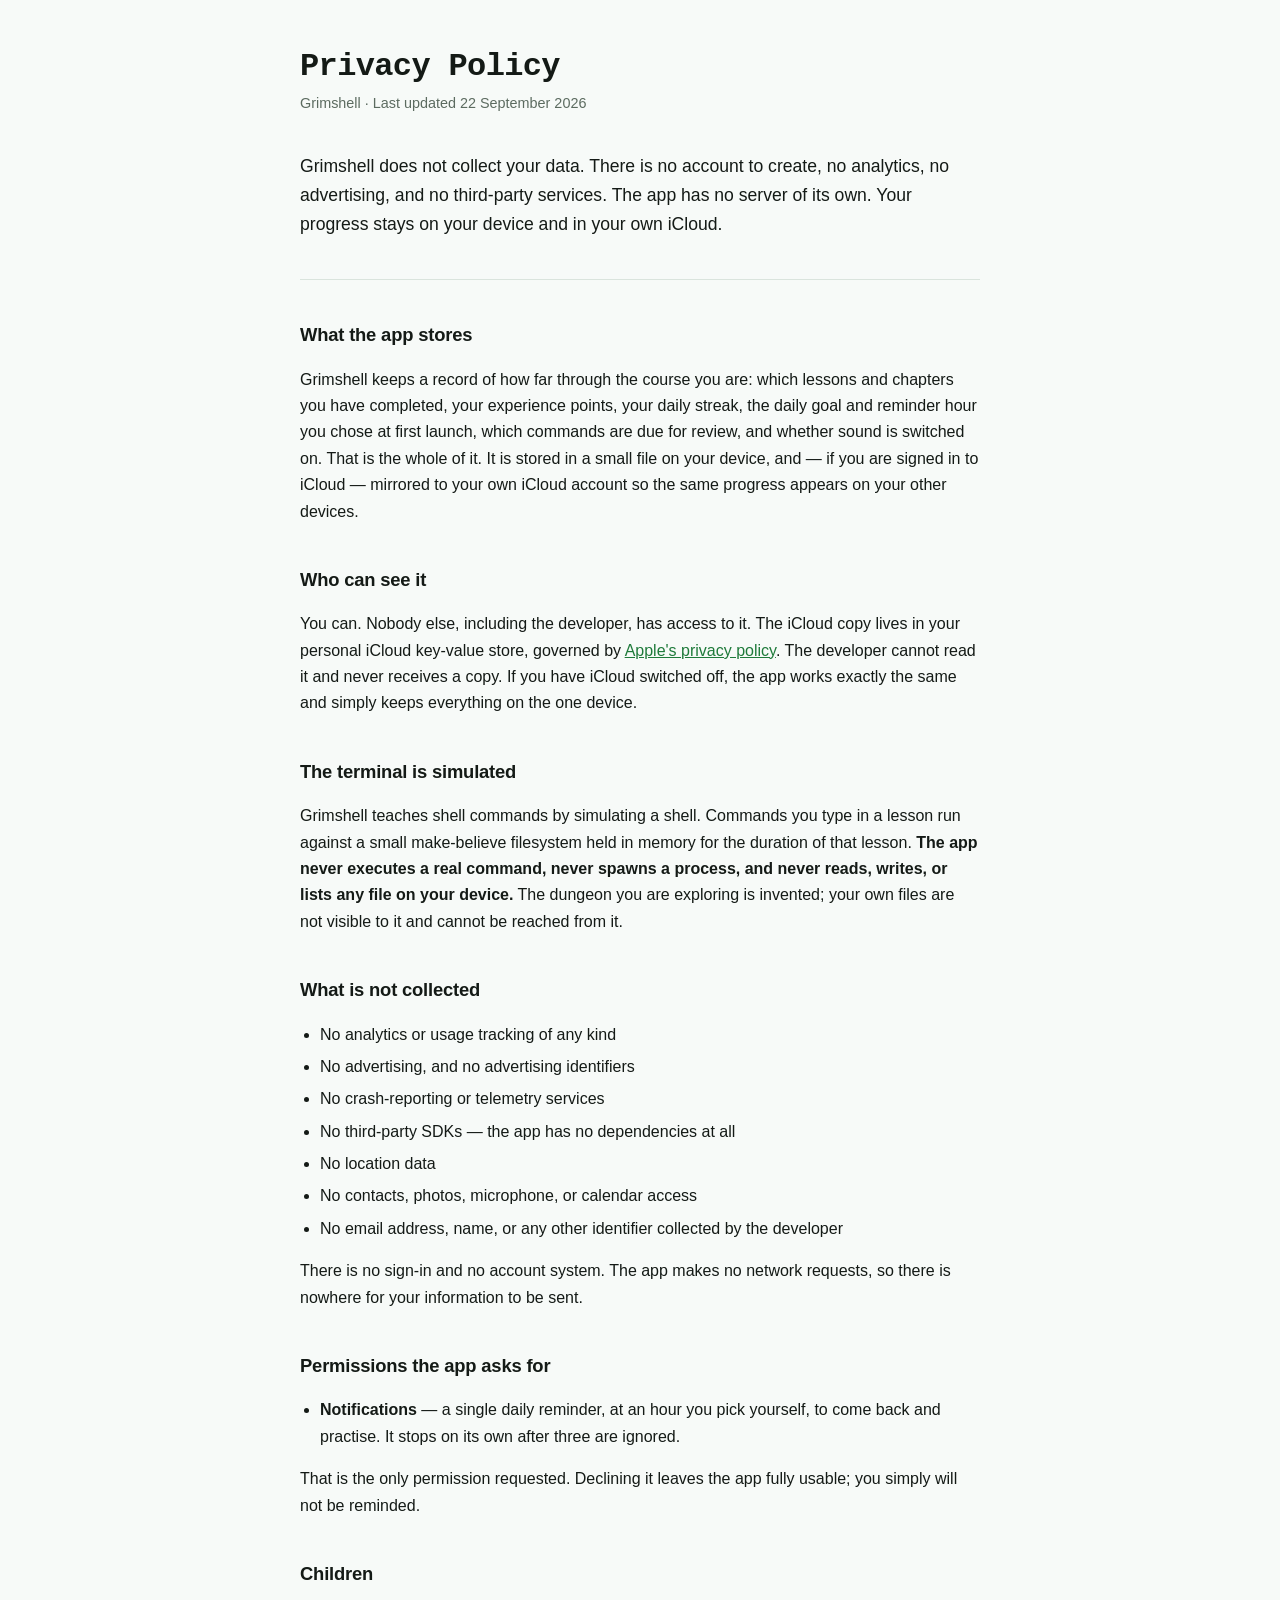
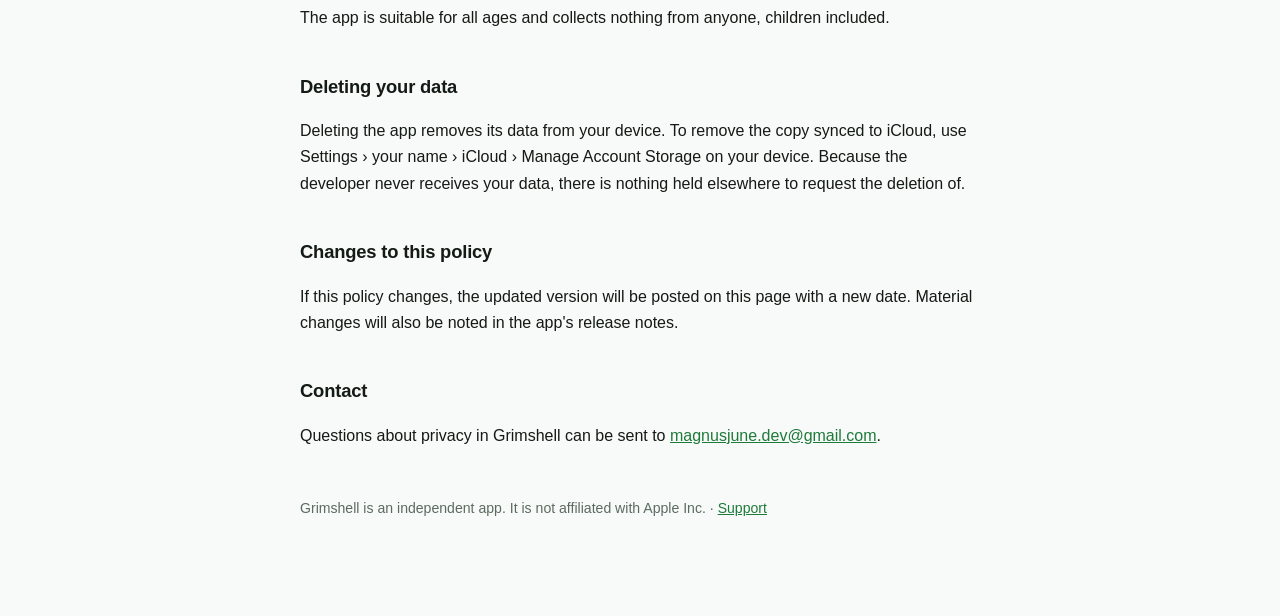
==== index.html @ d7dd07f3 "Privacy policy and support pages for Grimshell Published via GitHub Pages; these are the two URLs Ap" ====
<!DOCTYPE html>
<meta charset="utf-8">
<meta name="viewport" content="width=device-width, initial-scale=1">
<title>Privacy Policy — Grimshell</title>
<link rel="stylesheet" href="style.css">

<main>
  <h1>Privacy Policy</h1>
  <p class="updated">Grimshell &middot; Last updated 22 September 2026</p>

  <p class="lede">Grimshell does not collect your data. There is no account to create, no analytics, no advertising, and no third-party services. The app has no server of its own. Your progress stays on your device and in your own iCloud.</p>

  <hr>

  <h2>What the app stores</h2>
  <p>Grimshell keeps a record of how far through the course you are: which lessons and chapters you have completed, your experience points, your daily streak, the daily goal and reminder hour you chose at first launch, which commands are due for review, and whether sound is switched on. That is the whole of it. It is stored in a small file on your device, and &mdash; if you are signed in to iCloud &mdash; mirrored to your own iCloud account so the same progress appears on your other devices.</p>

  <h2>Who can see it</h2>
  <p>You can. Nobody else, including the developer, has access to it. The iCloud copy lives in your personal iCloud key-value store, governed by <a href="https://www.apple.com/legal/privacy/">Apple's privacy policy</a>. The developer cannot read it and never receives a copy. If you have iCloud switched off, the app works exactly the same and simply keeps everything on the one device.</p>

  <h2>The terminal is simulated</h2>
  <p>Grimshell teaches shell commands by simulating a shell. Commands you type in a lesson run against a small make-believe filesystem held in memory for the duration of that lesson. <strong>The app never executes a real command, never spawns a process, and never reads, writes, or lists any file on your device.</strong> The dungeon you are exploring is invented; your own files are not visible to it and cannot be reached from it.</p>

  <h2>What is not collected</h2>
  <ul>
    <li>No analytics or usage tracking of any kind</li>
    <li>No advertising, and no advertising identifiers</li>
    <li>No crash-reporting or telemetry services</li>
    <li>No third-party SDKs &mdash; the app has no dependencies at all</li>
    <li>No location data</li>
    <li>No contacts, photos, microphone, or calendar access</li>
    <li>No email address, name, or any other identifier collected by the developer</li>
  </ul>
  <p>There is no sign-in and no account system. The app makes no network requests, so there is nowhere for your information to be sent.</p>

  <h2>Permissions the app asks for</h2>
  <ul>
    <li><strong>Notifications</strong> &mdash; a single daily reminder, at an hour you pick yourself, to come back and practise. It stops on its own after three are ignored.</li>
  </ul>
  <p>That is the only permission requested. Declining it leaves the app fully usable; you simply will not be reminded.</p>

  <h2>Children</h2>
  <p>The app is suitable for all ages and collects nothing from anyone, children included.</p>

  <h2>Deleting your data</h2>
  <p>Deleting the app removes its data from your device. To remove the copy synced to iCloud, use Settings &rsaquo; your name &rsaquo; iCloud &rsaquo; Manage Account Storage on your device. Because the developer never receives your data, there is nothing held elsewhere to request the deletion of.</p>

  <h2>Changes to this policy</h2>
  <p>If this policy changes, the updated version will be posted on this page with a new date. Material changes will also be noted in the app's release notes.</p>

  <h2>Contact</h2>
  <p>Questions about privacy in Grimshell can be sent to <a href="mailto:magnusjune.dev@gmail.com">magnusjune.dev@gmail.com</a>.</p>

  <footer>Grimshell is an independent app. It is not affiliated with Apple Inc. &middot; <a href="./support.html">Support</a></footer>
</main>
---- style.css ----
:root {
  --bg: #f7faf8; --ink: #141a16; --muted: #5c6b60; --rule: #dae4dd; --accent: #1E7A3A;
}
@media (prefers-color-scheme: dark) {
  :root:not([data-theme="light"]) {
    --bg: #070B08; --ink: #DFF5E4; --muted: #7d9a86; --rule: #1b2c20; --accent: #3BE86B;
  }
}
:root[data-theme="dark"] {
  --bg: #070B08; --ink: #DFF5E4; --muted: #7d9a86; --rule: #1b2c20; --accent: #3BE86B;
}
body {
  background: var(--bg); color: var(--ink);
  font: 16px/1.65 -apple-system, BlinkMacSystemFont, "Segoe UI", Roboto, Helvetica, Arial, sans-serif;
  margin: 0; padding: 48px 24px 96px;
}
main { max-width: 680px; margin: 0 auto; }
h1 {
  font-size: 2rem; line-height: 1.2; margin: 0 0 6px; letter-spacing: -0.02em;
  font-family: ui-monospace, SFMono-Regular, "SF Mono", Menlo, Consolas, monospace;
}
h2 { font-size: 1.15rem; margin: 40px 0 10px; letter-spacing: -0.01em; }
.updated { color: var(--muted); font-size: 0.9rem; margin: 0 0 36px; }
.lede { font-size: 1.1rem; }
hr { border: 0; border-top: 1px solid var(--rule); margin: 40px 0; }
ul { padding-left: 20px; }
li { margin: 6px 0; }
a { color: var(--accent); }
code {
  font-family: ui-monospace, SFMono-Regular, "SF Mono", Menlo, Consolas, monospace;
  font-size: 0.92em; background: var(--rule); padding: 1px 5px; border-radius: 3px;
}
footer { color: var(--muted); font-size: 0.88rem; margin-top: 48px; }
strong { font-weight: 600; }
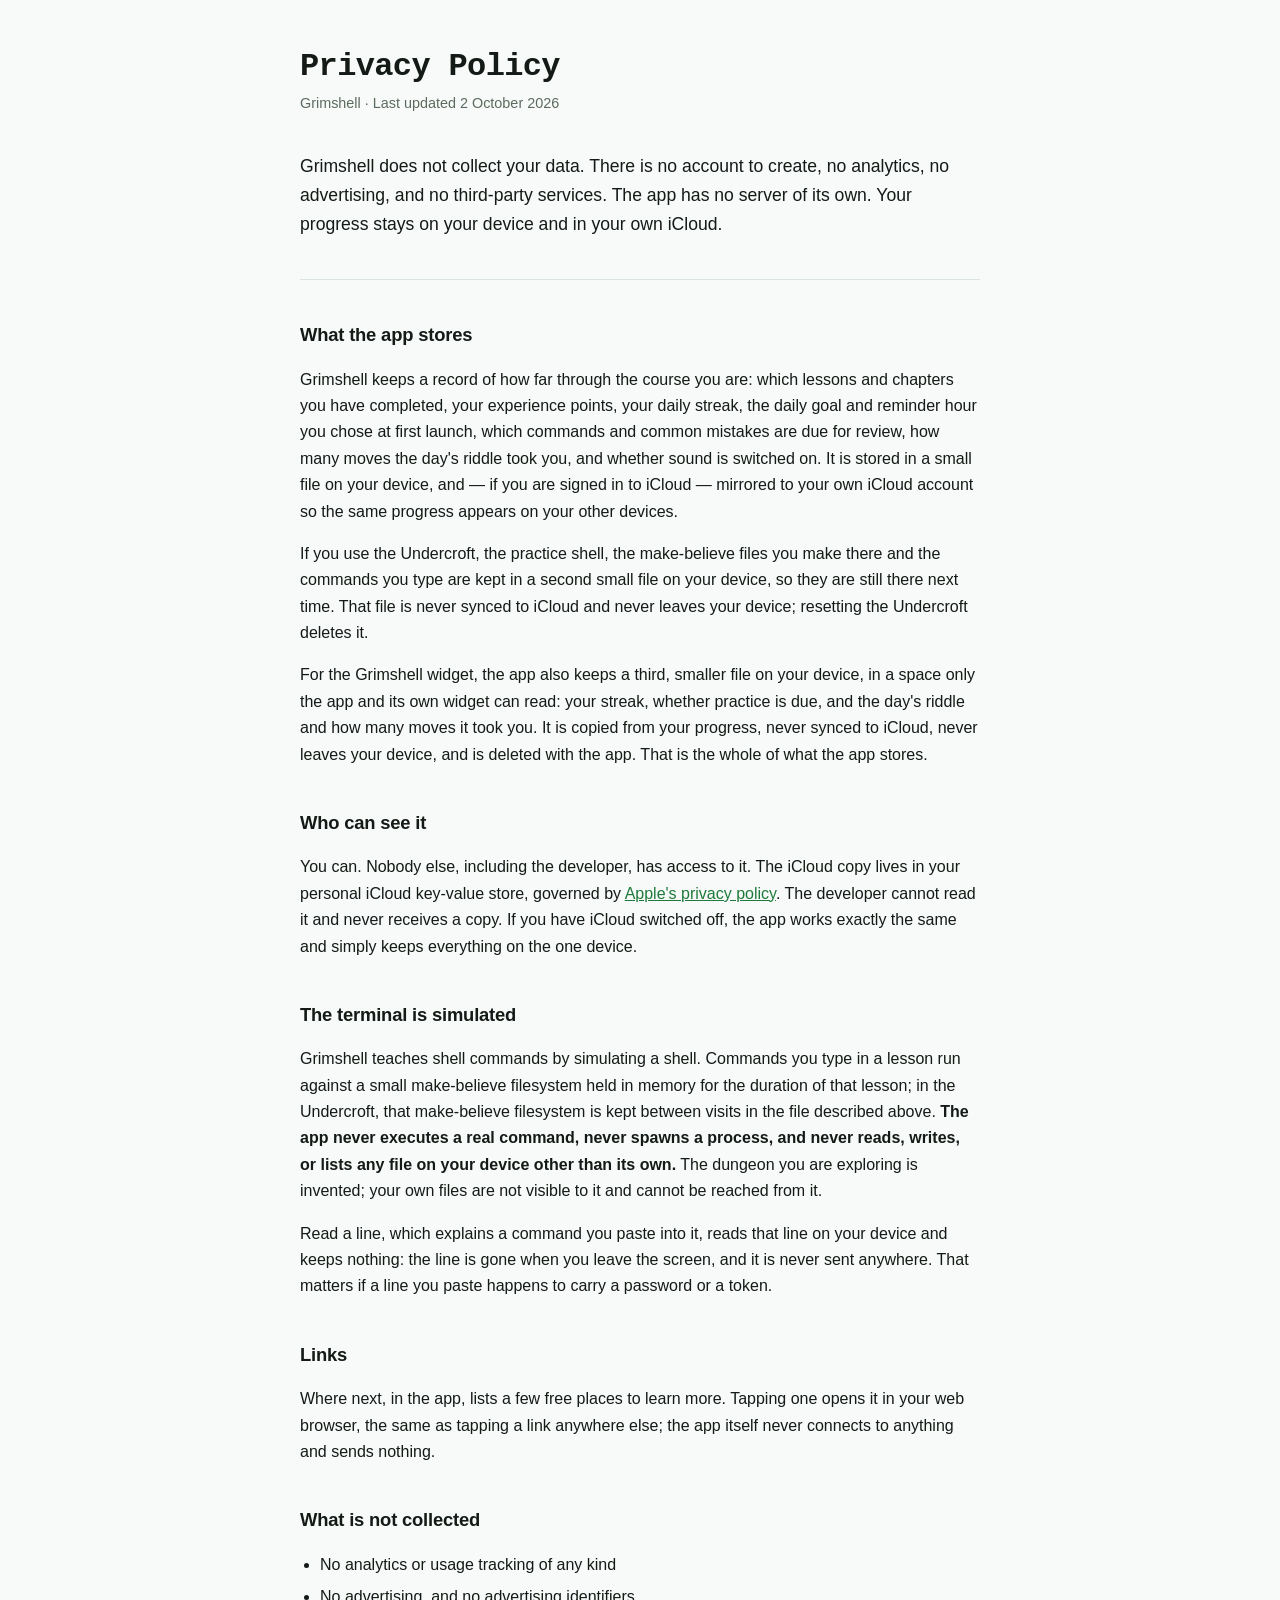
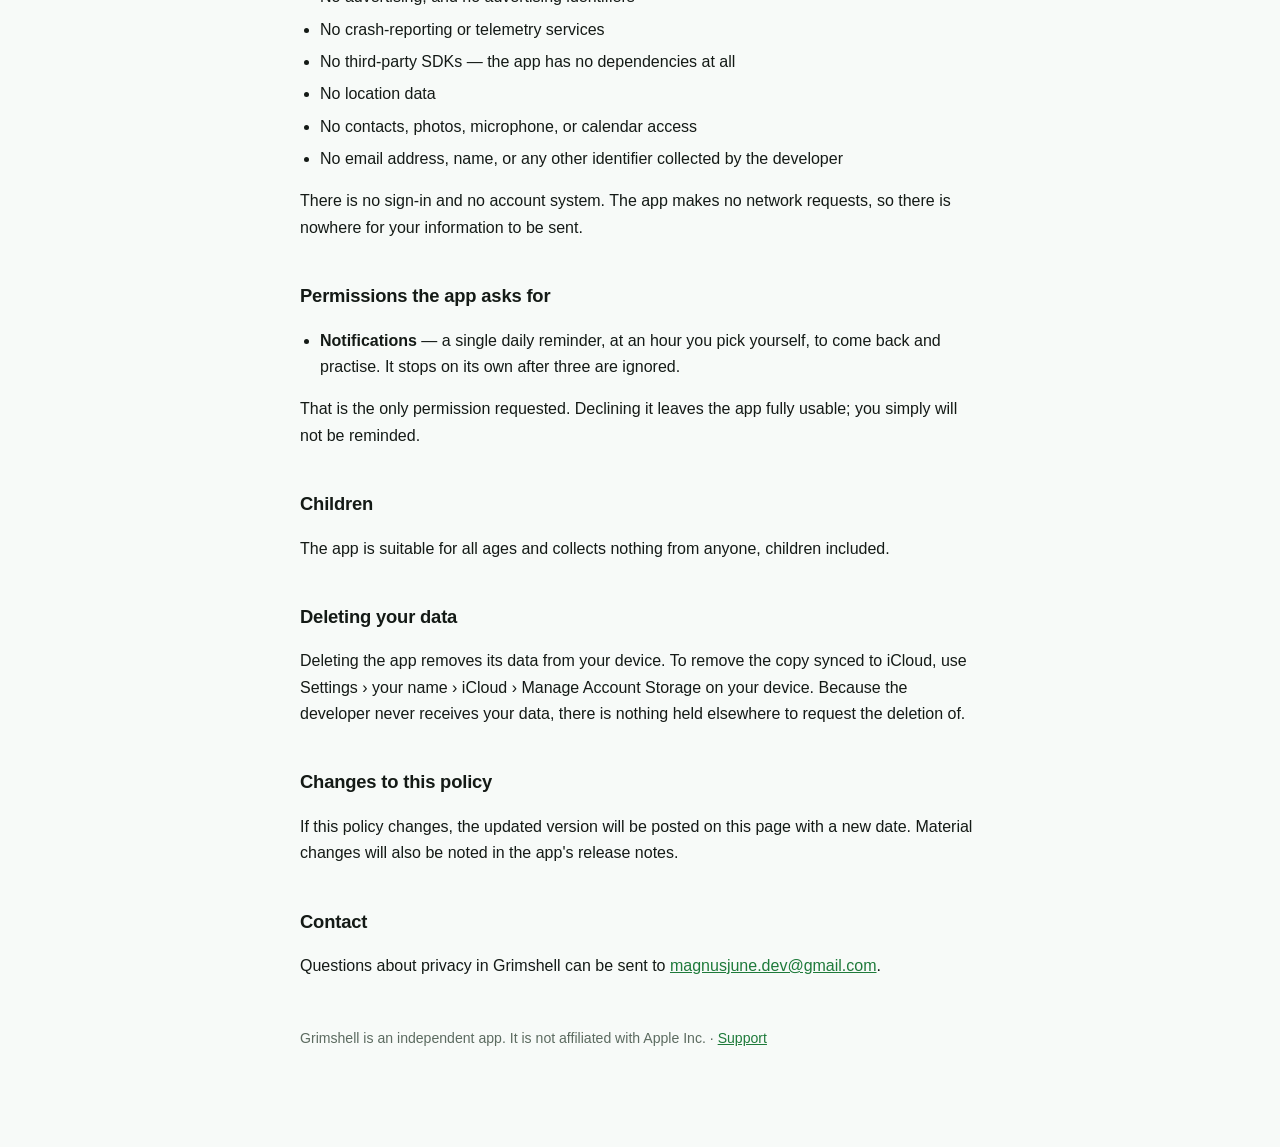
==== commit 80e7628c: "Privacy policy: the Undercroft, the widget, Read a line, and links The published page was a week beh" ====
--- a/index.html
+++ b/index.html
@@ -6,20 +6,26 @@
 
 <main>
   <h1>Privacy Policy</h1>
-  <p class="updated">Grimshell &middot; Last updated 22 September 2026</p>
+  <p class="updated">Grimshell &middot; Last updated 2 October 2026</p>
 
   <p class="lede">Grimshell does not collect your data. There is no account to create, no analytics, no advertising, and no third-party services. The app has no server of its own. Your progress stays on your device and in your own iCloud.</p>
 
   <hr>
 
   <h2>What the app stores</h2>
-  <p>Grimshell keeps a record of how far through the course you are: which lessons and chapters you have completed, your experience points, your daily streak, the daily goal and reminder hour you chose at first launch, which commands are due for review, and whether sound is switched on. That is the whole of it. It is stored in a small file on your device, and &mdash; if you are signed in to iCloud &mdash; mirrored to your own iCloud account so the same progress appears on your other devices.</p>
+  <p>Grimshell keeps a record of how far through the course you are: which lessons and chapters you have completed, your experience points, your daily streak, the daily goal and reminder hour you chose at first launch, which commands and common mistakes are due for review, how many moves the day's riddle took you, and whether sound is switched on. It is stored in a small file on your device, and &mdash; if you are signed in to iCloud &mdash; mirrored to your own iCloud account so the same progress appears on your other devices.</p>
+  <p>If you use the Undercroft, the practice shell, the make-believe files you make there and the commands you type are kept in a second small file on your device, so they are still there next time. That file is never synced to iCloud and never leaves your device; resetting the Undercroft deletes it.</p>
+  <p>For the Grimshell widget, the app also keeps a third, smaller file on your device, in a space only the app and its own widget can read: your streak, whether practice is due, and the day's riddle and how many moves it took you. It is copied from your progress, never synced to iCloud, never leaves your device, and is deleted with the app. That is the whole of what the app stores.</p>
 
   <h2>Who can see it</h2>
   <p>You can. Nobody else, including the developer, has access to it. The iCloud copy lives in your personal iCloud key-value store, governed by <a href="https://www.apple.com/legal/privacy/">Apple's privacy policy</a>. The developer cannot read it and never receives a copy. If you have iCloud switched off, the app works exactly the same and simply keeps everything on the one device.</p>
 
   <h2>The terminal is simulated</h2>
-  <p>Grimshell teaches shell commands by simulating a shell. Commands you type in a lesson run against a small make-believe filesystem held in memory for the duration of that lesson. <strong>The app never executes a real command, never spawns a process, and never reads, writes, or lists any file on your device.</strong> The dungeon you are exploring is invented; your own files are not visible to it and cannot be reached from it.</p>
+  <p>Grimshell teaches shell commands by simulating a shell. Commands you type in a lesson run against a small make-believe filesystem held in memory for the duration of that lesson; in the Undercroft, that make-believe filesystem is kept between visits in the file described above. <strong>The app never executes a real command, never spawns a process, and never reads, writes, or lists any file on your device other than its own.</strong> The dungeon you are exploring is invented; your own files are not visible to it and cannot be reached from it.</p>
+  <p>Read a line, which explains a command you paste into it, reads that line on your device and keeps nothing: the line is gone when you leave the screen, and it is never sent anywhere. That matters if a line you paste happens to carry a password or a token.</p>
+
+  <h2>Links</h2>
+  <p>Where next, in the app, lists a few free places to learn more. Tapping one opens it in your web browser, the same as tapping a link anywhere else; the app itself never connects to anything and sends nothing.</p>
 
   <h2>What is not collected</h2>
   <ul>
